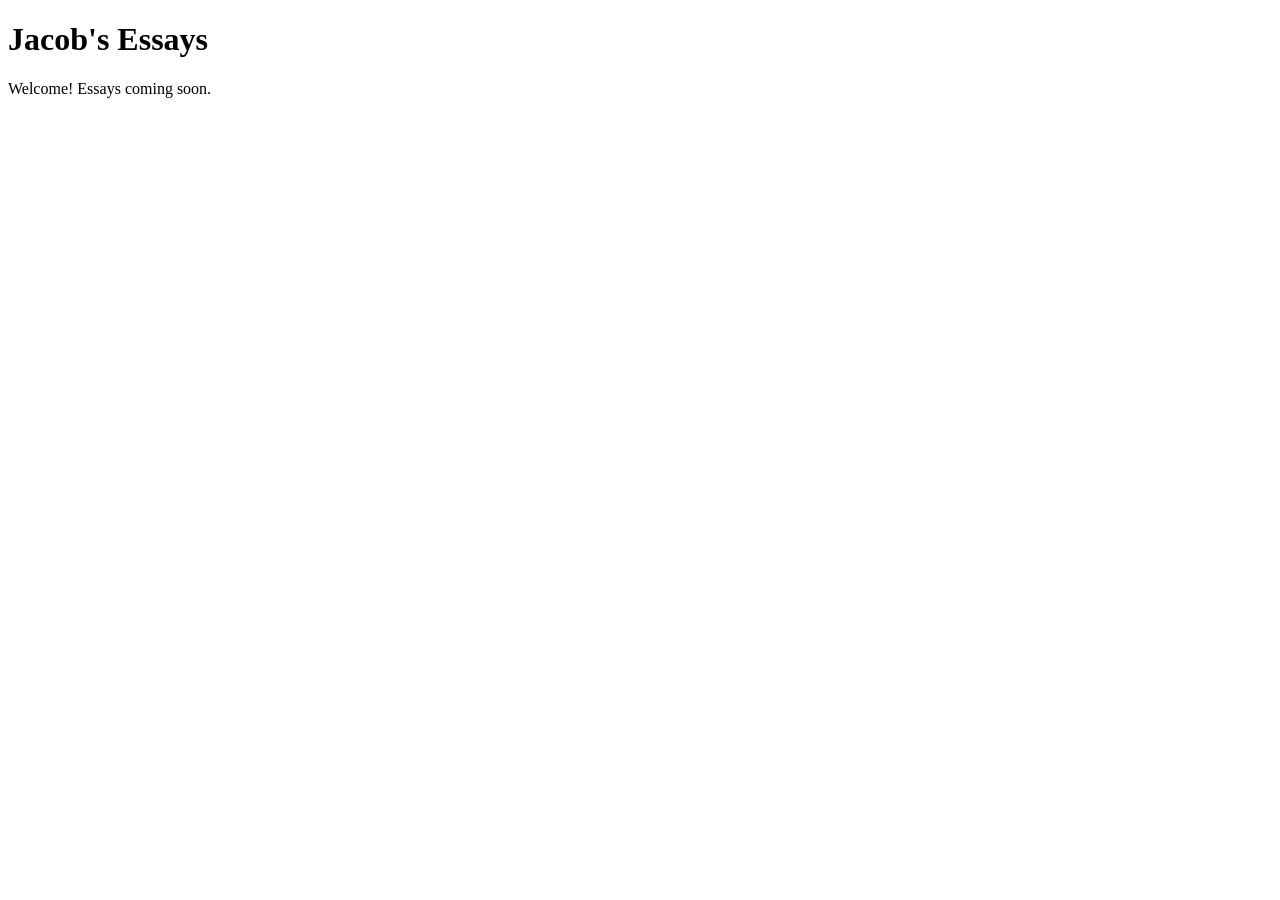
==== index.html @ b12c02e1 "Add initial HTML structure for Jacob's Essays" ====
<!DOCTYPE html>
<html lang="en">
<head>
  <meta charset="UTF-8">
  <meta name="viewport" content="width=device-width, initial-scale=1">
  <title>Jacob's Essays</title>
</head>
<body>
  <h1>Jacob's Essays</h1>
  <p>Welcome! Essays coming soon.</p>
</body>
</html>
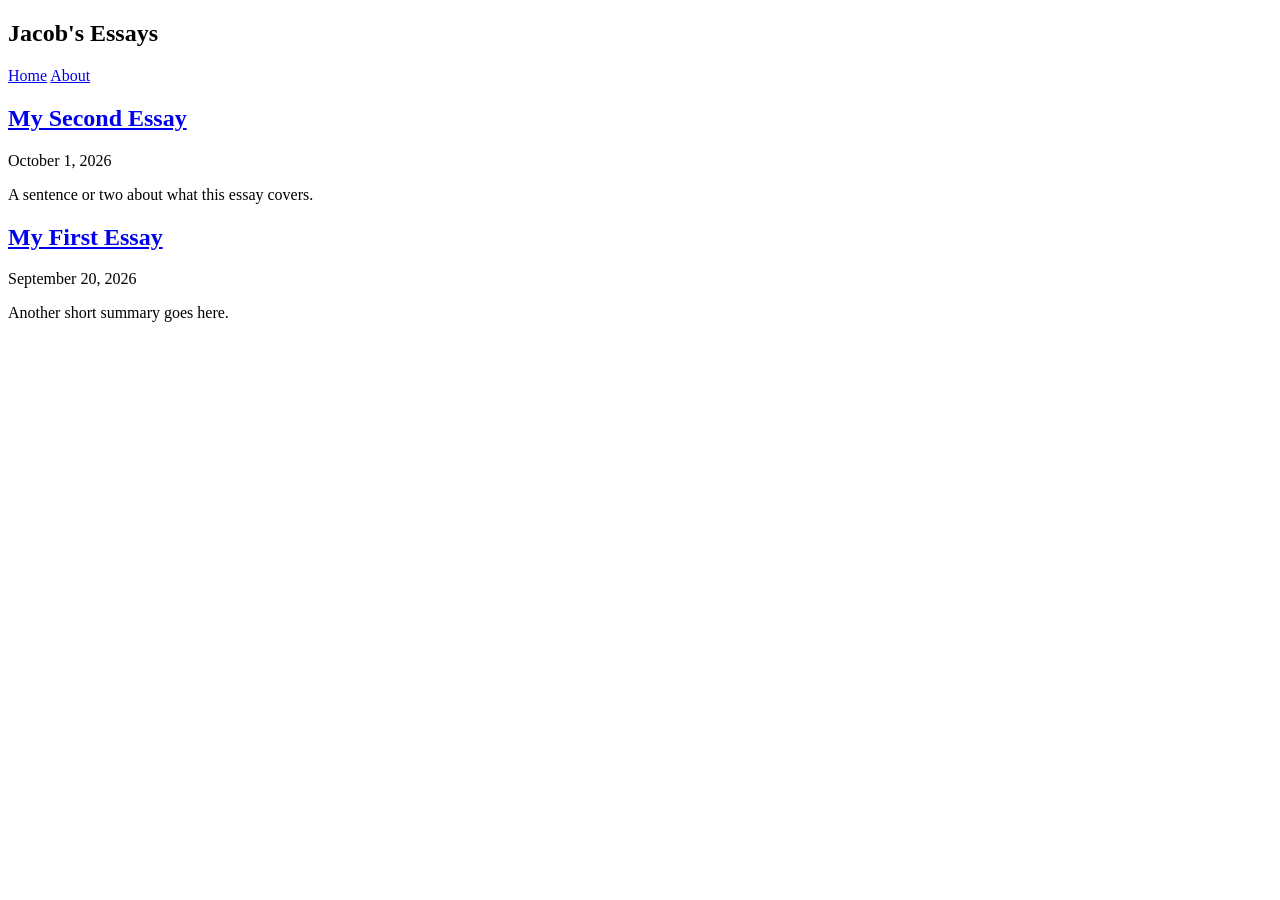
==== commit 2984b02a: "Enhance index.html with navigation and essay cards Added a sidebar navigation and two essay cards to" ====
--- a/index.html
+++ b/index.html
@@ -4,9 +4,31 @@
   <meta charset="UTF-8">
   <meta name="viewport" content="width=device-width, initial-scale=1">
   <title>Jacob's Essays</title>
+  <link rel="stylesheet" href="style.css">
 </head>
 <body>
-  <h1>Jacob's Essays</h1>
-  <p>Welcome! Essays coming soon.</p>
+
+  <nav class="sidebar">
+    <h2 class="site-name">Jacob's Essays</h2>
+    <a href="index.html">Home</a>
+    <a href="about.html">About</a>
+  </nav>
+
+  <main class="feed">
+
+    <article class="essay-card">
+      <h2><a href="#">My Second Essay</a></h2>
+      <p class="date">October 1, 2026</p>
+      <p class="summary">A sentence or two about what this essay covers.</p>
+    </article>
+
+    <article class="essay-card">
+      <h2><a href="#">My First Essay</a></h2>
+      <p class="date">September 20, 2026</p>
+      <p class="summary">Another short summary goes here.</p>
+    </article>
+
+  </main>
+
 </body>
 </html>
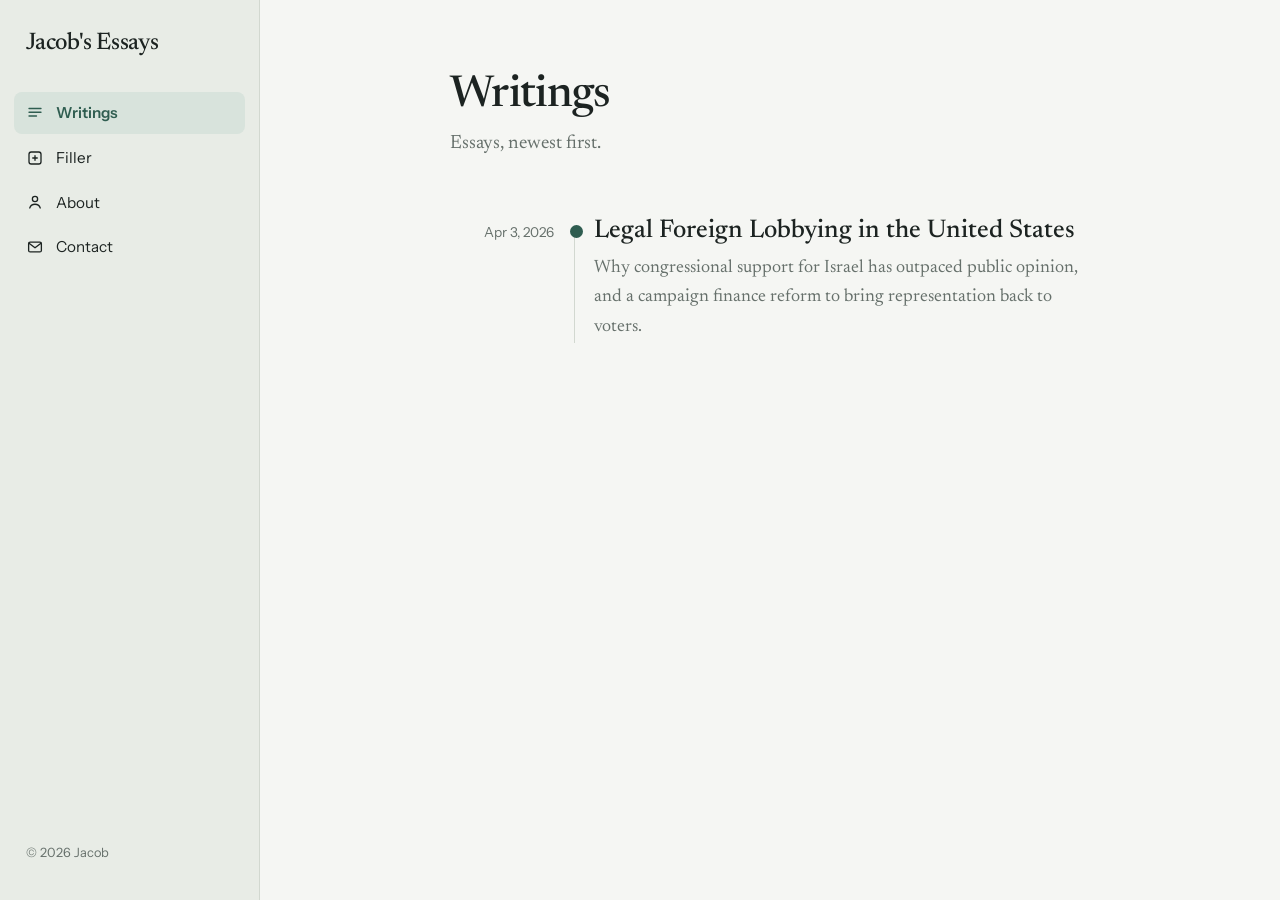
==== commit 2eb52888: "Add files via upload" ====
--- a/index.html
+++ b/index.html
@@ -3,31 +3,61 @@
 <head>
   <meta charset="UTF-8">
   <meta name="viewport" content="width=device-width, initial-scale=1">
-  <title>Jacob's Essays</title>
+  <title>Writings | Jacob's Essays</title>
+  <link rel="preconnect" href="https://fonts.googleapis.com">
+  <link rel="preconnect" href="https://fonts.gstatic.com" crossorigin>
+  <link href="https://fonts.googleapis.com/css2?family=Instrument+Sans:wght@400;500;600&family=Newsreader:opsz,wght@6..72,400;6..72,500&display=swap" rel="stylesheet">
   <link rel="stylesheet" href="style.css">
 </head>
 <body>
 
+  <!-- ===== SIDEBAR (same on every page; only the "active" link changes) ===== -->
   <nav class="sidebar">
-    <h2 class="site-name">Jacob's Essays</h2>
-    <a href="index.html">Home</a>
-    <a href="about.html">About</a>
+    <a class="site-name" href="index.html">Jacob's Essays</a>
+    <div class="nav">
+      <a href="index.html" class="active">
+        <svg viewBox="0 0 24 24" fill="none" stroke="currentColor" stroke-width="1.75" stroke-linecap="round"><path d="M4 6h16M4 11h16M4 16h10"/></svg>
+        Writings
+      </a>
+      <a href="filler.html">
+        <svg viewBox="0 0 24 24" fill="none" stroke="currentColor" stroke-width="1.75" stroke-linecap="round" stroke-linejoin="round"><rect x="4" y="4" width="16" height="16" rx="3"/><path d="M12 9v6M9 12h6"/></svg>
+        Filler
+      </a>
+      <a href="about.html">
+        <svg viewBox="0 0 24 24" fill="none" stroke="currentColor" stroke-width="1.75" stroke-linecap="round"><circle cx="12" cy="8" r="3.5"/><path d="M5 20c1.2-3.5 4-5 7-5s5.8 1.5 7 5"/></svg>
+        About
+      </a>
+      <a href="contact.html">
+        <svg viewBox="0 0 24 24" fill="none" stroke="currentColor" stroke-width="1.75" stroke-linecap="round" stroke-linejoin="round"><rect x="3.5" y="5.5" width="17" height="13" rx="2"/><path d="M4 7l8 6 8-6"/></svg>
+        Contact
+      </a>
+    </div>
+    <p class="sidebar-footer">© 2026 Jacob</p>
   </nav>
 
-  <main class="feed">
+  <!-- ===== MAIN CONTENT ===== -->
+  <main class="content">
+    <div class="content-inner">
 
-    <article class="essay-card">
-      <h2><a href="#">My Second Essay</a></h2>
-      <p class="date">October 1, 2026</p>
-      <p class="summary">A sentence or two about what this essay covers.</p>
-    </article>
+      <h1 class="page-title">Writings</h1>
+      <p class="lede">Essays, newest first.</p>
 
-    <article class="essay-card">
-      <h2><a href="#">My First Essay</a></h2>
-      <p class="date">September 20, 2026</p>
-      <p class="summary">Another short summary goes here.</p>
-    </article>
+      <ol class="feed">
 
+        <!-- To add a new essay: copy one <li> block below,
+             paste it at the TOP of this list, and edit it. -->
+
+        <li class="entry">
+          <time datetime="2026-04-03">Apr 3, 2026</time>
+          <div>
+            <h2><a href="essays/legal-foreign-lobbying.html">Legal Foreign Lobbying in the United States</a></h2>
+            <p>Why congressional support for Israel has outpaced public opinion, and a campaign finance reform to bring representation back to voters.</p>
+          </div>
+        </li>
+
+      </ol>
+
+    </div>
   </main>
 
 </body>
--- a/style.css
+++ b/style.css
@@ -0,0 +1,366 @@
+/* =========================================================
+   Jacob's Essays — shared styles for every page
+   ========================================================= */
+
+/* ---------- Colors and fonts, defined once ----------
+   These are "CSS variables". Change a color here and it
+   changes everywhere it's used. */
+:root {
+  --paper:     #F5F6F3;  /* page background */
+  --sidebar:   #E8ECE6;  /* sidebar background */
+  --ink:       #1C2321;  /* main text */
+  --muted:     #66706B;  /* dates, small text */
+  --rule:      #D2D8D0;  /* thin lines */
+  --pine:      #2F5D50;  /* accent color */
+  --pine-tint: #D8E3DC;  /* light accent for the active link */
+
+  --serif: "Newsreader", Georgia, serif;
+  --sans:  "Instrument Sans", "Helvetica Neue", Arial, sans-serif;
+}
+
+* { box-sizing: border-box; }
+
+body {
+  margin: 0;
+  display: flex;               /* sidebar and content side by side */
+  min-height: 100vh;
+  background: var(--paper);
+  color: var(--ink);
+  font-family: var(--serif);
+  font-size: 1.125rem;
+  line-height: 1.65;
+}
+
+a { color: var(--pine); }
+
+/* Visible outline when someone navigates with the keyboard */
+a:focus-visible {
+  outline: 2px solid var(--pine);
+  outline-offset: 3px;
+  border-radius: 4px;
+}
+
+/* ---------- Sidebar ---------- */
+.sidebar {
+  width: 260px;
+  flex-shrink: 0;              /* never let it get squished */
+  height: 100vh;
+  position: sticky;            /* stays put while the page scrolls */
+  top: 0;
+  display: flex;
+  flex-direction: column;      /* stack everything vertically */
+  padding: 1.5rem 0.875rem;
+  background: var(--sidebar);
+  border-right: 1px solid var(--rule);
+  font-family: var(--sans);
+}
+
+.site-name {
+  display: block;
+  padding: 0 0.75rem 1.75rem;
+  font-family: var(--serif);
+  font-size: 1.5rem;
+  font-weight: 500;
+  color: var(--ink);
+  text-decoration: none;
+  letter-spacing: -0.01em;
+}
+
+.nav {
+  display: flex;
+  flex-direction: column;
+  gap: 2px;
+}
+
+.nav a {
+  display: flex;
+  align-items: center;
+  gap: 0.75rem;
+  padding: 0.55rem 0.75rem;
+  border-radius: 8px;
+  font-size: 0.95rem;
+  color: var(--ink);
+  text-decoration: none;
+}
+
+.nav a:hover { background: rgba(47, 93, 80, 0.08); }
+
+/* The page you're currently on */
+.nav a.active {
+  background: var(--pine-tint);
+  color: var(--pine);
+  font-weight: 600;
+}
+
+.nav svg {
+  width: 18px;
+  height: 18px;
+  flex-shrink: 0;
+}
+
+.sidebar-footer {
+  margin-top: auto;            /* pushes this to the bottom */
+  padding: 0 0.75rem;
+  font-size: 0.8rem;
+  color: var(--muted);
+}
+
+/* ---------- Main content area ---------- */
+.content {
+  flex: 1;
+  padding: 4.5rem 2rem 6rem;
+}
+
+.content-inner {
+  max-width: 40rem;            /* comfortable reading width */
+  margin: 0 auto;
+}
+
+.page-title {
+  margin: 0 0 0.5rem;
+  font-size: 2.75rem;
+  font-weight: 500;
+  line-height: 1.1;
+  letter-spacing: -0.015em;
+}
+
+.lede {
+  margin: 0 0 3.5rem;
+  color: var(--muted);
+  font-size: 1.2rem;
+}
+
+/* ---------- Writings feed (a timeline) ---------- */
+.feed {
+  list-style: none;
+  margin: 0;
+  padding: 0;
+  position: relative;
+}
+
+/* The vertical thread connecting every essay */
+.feed::before {
+  content: "";
+  position: absolute;
+  top: 0.6rem;
+  bottom: 2.75rem;
+  left: 7.75rem;
+  width: 1px;
+  background: var(--rule);
+}
+
+.entry {
+  display: grid;
+  grid-template-columns: 6.5rem 1fr;  /* date column | text column */
+  column-gap: 2.5rem;
+  padding-bottom: 2.75rem;
+  position: relative;
+}
+
+/* The dot on the thread for each essay */
+.entry::before {
+  content: "";
+  position: absolute;
+  left: calc(7.75rem - 4px);
+  top: 0.55rem;
+  width: 9px;
+  height: 9px;
+  border-radius: 50%;
+  background: var(--paper);
+  border: 2px solid var(--pine);
+}
+
+/* The newest essay gets a filled dot */
+.entry:first-child::before { background: var(--pine); }
+
+.entry time {
+  font-family: var(--sans);
+  font-size: 0.85rem;
+  color: var(--muted);
+  text-align: right;
+  padding-top: 0.3rem;
+}
+
+.entry h2 {
+  margin: 0 0 0.35rem;
+  font-size: 1.6rem;
+  font-weight: 500;
+  line-height: 1.25;
+}
+
+.entry h2 a {
+  color: var(--ink);
+  text-decoration: none;
+}
+
+.entry h2 a:hover {
+  color: var(--pine);
+  text-decoration: underline;
+  text-decoration-thickness: 1px;
+  text-underline-offset: 4px;
+}
+
+.entry p {
+  margin: 0;
+  color: var(--muted);
+}
+
+/* ---------- About and Contact pages ---------- */
+.prose p { margin: 0 0 1.25rem; }
+
+.section-title {
+  margin: 3rem 0 1rem;
+  font-size: 1.5rem;
+  font-weight: 500;
+}
+
+.detail-list {
+  list-style: none;
+  margin: 0;
+  padding: 0;
+  border-top: 1px solid var(--rule);
+}
+
+.detail-list li {
+  display: grid;
+  grid-template-columns: 9rem 1fr;
+  column-gap: 1.5rem;
+  padding: 0.9rem 0;
+  border-bottom: 1px solid var(--rule);
+}
+
+.detail-label {
+  font-family: var(--sans);
+  font-size: 0.85rem;
+  color: var(--muted);
+  padding-top: 0.25rem;
+}
+
+/* ---------- Phones and small screens ----------
+   Everything inside this block only applies when the
+   window is 760px wide or less. */
+@media (max-width: 760px) {
+  body { flex-direction: column; }
+
+  .sidebar {
+    width: 100%;
+    height: auto;
+    flex-direction: row;       /* sidebar becomes a top bar */
+    align-items: center;
+    gap: 1rem;
+    padding: 0.75rem 1rem;
+    border-right: none;
+    border-bottom: 1px solid var(--rule);
+    overflow-x: auto;
+    z-index: 1;
+  }
+
+  .site-name { padding: 0; font-size: 1.2rem; white-space: nowrap; }
+  .nav { flex-direction: row; }
+  .nav a { white-space: nowrap; }
+  .nav svg { display: none; }
+  .sidebar-footer { display: none; }
+
+  .content { padding: 2.5rem 1.25rem 4rem; }
+  .page-title { font-size: 2.1rem; }
+
+  .feed::before { left: 4px; }
+  .entry { grid-template-columns: 1fr; padding-left: 1.75rem; }
+  .entry::before { left: 0; }
+  .entry time { text-align: left; padding-top: 0; }
+
+  .detail-list li { grid-template-columns: 1fr; }
+}
+
+/* ---------- Essay pages ---------- */
+.back-link {
+  display: inline-block;
+  margin-bottom: 2.5rem;
+  font-family: var(--sans);
+  font-size: 0.9rem;
+  color: var(--muted);
+  text-decoration: none;
+}
+
+.back-link:hover { color: var(--pine); }
+
+.essay-header {
+  margin-bottom: 2.75rem;
+  padding-bottom: 2rem;
+  border-bottom: 1px solid var(--rule);
+}
+
+.essay-header time {
+  font-family: var(--sans);
+  font-size: 0.9rem;
+  color: var(--muted);
+}
+
+.essay-body p { margin: 0 0 1.4rem; }
+
+.essay-body h2 {
+  margin: 2.75rem 0 1rem;
+  font-size: 1.5rem;
+  font-weight: 500;
+}
+
+.essay-body blockquote {
+  margin: 2rem 0;
+  padding-left: 1.25rem;
+  border-left: 2px solid var(--pine);
+  font-style: italic;
+  color: var(--muted);
+}
+
+/* A small mark that shows the essay is finished */
+.essay-end {
+  margin-top: 3rem;
+  text-align: center;
+  color: var(--pine);
+  font-size: 1.25rem;
+}
+
+.essay-body h3 {
+  margin: 2rem 0 0.75rem;
+  font-size: 1.2rem;
+  font-weight: 500;
+  color: var(--pine);
+}
+
+/* Photos inside essays */
+.essay-body figure {
+  margin: 2.25rem 0;
+}
+
+.essay-body figure img {
+  display: block;
+  width: 100%;
+  max-width: 480px;
+  height: auto;
+  margin: 0 auto;
+  border-radius: 6px;
+}
+
+.essay-body figcaption {
+  max-width: 480px;
+  margin: 0.75rem auto 0;
+  font-family: var(--sans);
+  font-size: 0.85rem;
+  line-height: 1.5;
+  color: var(--muted);
+}
+
+/* Works cited: each source has a hanging indent */
+.works-cited {
+  list-style: none;
+  margin: 0;
+  padding: 0;
+  font-size: 1rem;
+}
+
+.works-cited li {
+  margin-bottom: 1rem;
+  padding-left: 2rem;
+  text-indent: -2rem;
+  overflow-wrap: anywhere;   /* long web addresses wrap instead of overflowing */
+}
